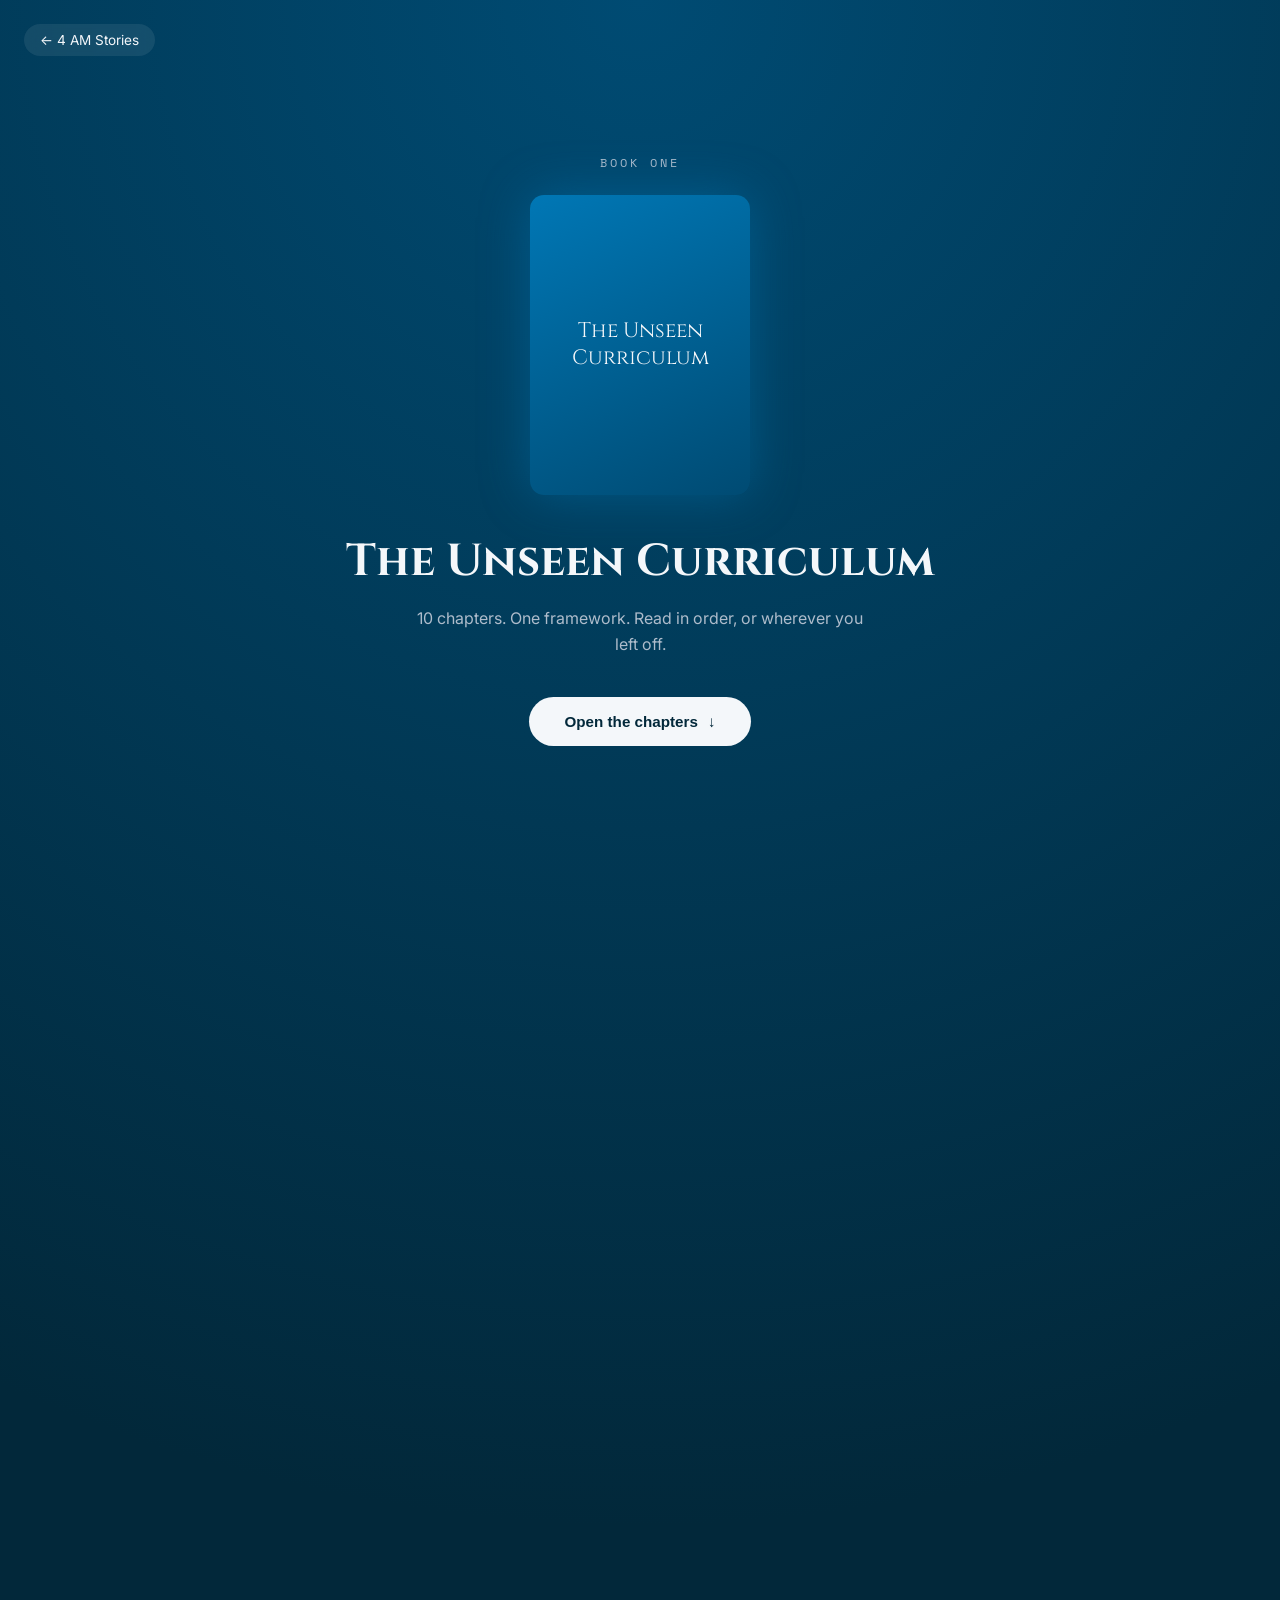
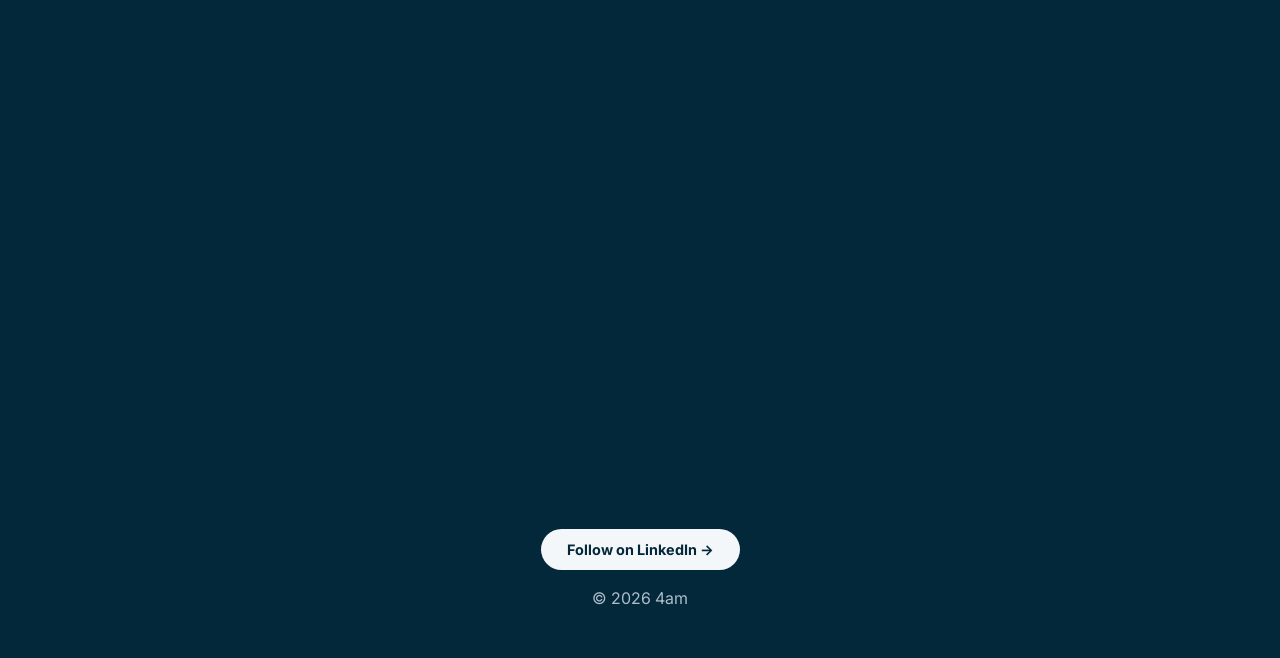
==== linkedin.html @ cf68654a "The modules updated" ====
<!DOCTYPE html>
<html lang="en">

<head>

  <meta charset="UTF-8">
  <meta name="viewport" content="width=device-width, initial-scale=1.0">

  <title>Book One — The Unseen Curriculum | 4 AM Stories</title>
  <link rel="icon" type="image/x-icon" href="4am.ico">
  <meta name="description" content="Book One: The Unseen Curriculum — all chapters, on LinkedIn.">
  <link rel="stylesheet" href="assets/css/linkedin.css">
  <link href="https://fonts.googleapis.com/css2?family=Cinzel:wght@600;700&family=Space+Mono:wght@400;700&family=Inter:wght@300;400;500;600&display=swap" rel="stylesheet">

</head>

<body class="li-body">

<a href="index.html" class="li-back">← 4 AM Stories</a>

<!-- ===================================
     BOOK 1 HERO — click to open chapters
=================================== -->

<section class="li-hero" id="bookHero">

  <p class="li-eyebrow">book one</p>

  <div class="li-book-cover" id="bookCover">
    <!-- PASTE BOOK 1 COVER HERE -->
    <img src="assets/images/book1-cover.png" alt="" onerror="this.remove()">
    <div class="li-book-cover-label">The Unseen<br>Curriculum</div>
  </div>

  <h1>The Unseen Curriculum</h1>
  <p class="li-sub">10 chapters. One framework. Read in order, or wherever you left off.</p>

  <button class="li-open-btn" id="openChapters">
    Open the chapters
    <span class="li-arrow">↓</span>
  </button>

</section>

<!-- ===================================
     CHAPTER GRID — hidden until opened
=================================== -->

<section class="li-chapters" id="chapterGrid">
  <p class="li-eyebrow">all chapters</p>
  <h2 class="li-chapters-title">Book One — The Unseen Curriculum</h2>
  <div class="li-grid" id="chapterGridInner"></div>
</section>

<footer class="li-footer">
  <a href="https://www.linkedin.com/in/4amstoryteller/" target="_blank" rel="noopener" class="li-follow">
    Follow on LinkedIn →
  </a>
  <p>© 2026 4am</p>
</footer>

<script src="assets/js/linkedin.js"></script>

</body>
</html>
---- assets/css/linkedin.css ----
:root{
    --li-blue:#0077b5;
    --li-blue-dark:#004b73;
    --li-blue-deep:#02283a;
    --li-white:#f4f7fa;
    --li-mist:#aebccb;
    --font-display:'Cinzel', serif;
    --font-body:'Inter', sans-serif;
    --font-mono:'Space Mono', monospace;
}

*{ margin:0; padding:0; box-sizing:border-box; }
html{ scroll-behavior:smooth; }

.li-body{
    background:
        radial-gradient(circle at top, var(--li-blue-dark) 0%, var(--li-blue-deep) 65%);
    color:var(--li-white);
    font-family:var(--font-body);
    min-height:100vh;
    overflow-x:hidden;
}

.li-back{
    position:fixed;
    top:24px;
    left:24px;
    z-index:10;
    text-decoration:none;
    color:var(--li-white);
    font-size:.85rem;
    background:rgba(255,255,255,.08);
    padding:8px 16px;
    border-radius:30px;
    backdrop-filter:blur(8px);
    transition:.3s;
}
.li-back:hover{ background:rgba(255,255,255,.18); }

/* ===================================
   HERO
=================================== */

.li-hero{
    min-height:100vh;
    display:flex;
    flex-direction:column;
    align-items:center;
    justify-content:center;
    text-align:center;
    padding:80px 20px;
    transition:opacity .6s ease, transform .6s ease;
}

.li-hero.li-collapsed{
    opacity:0;
    transform:scale(.92);
    pointer-events:none;
    position:absolute;
    inset:0;
}

.li-eyebrow{
    font-family:var(--font-mono);
    letter-spacing:.25em;
    text-transform:uppercase;
    font-size:.75rem;
    color:var(--li-mist);
    margin-bottom:24px;
}

.li-book-cover{
    width:220px;
    height:300px;
    border-radius:14px;
    background:linear-gradient(155deg, var(--li-blue), var(--li-blue-dark));
    box-shadow:0 0 50px rgba(0,119,181,.45);
    display:flex;
    align-items:center;
    justify-content:center;
    margin-bottom:36px;
    position:relative;
    overflow:hidden;
    transition:transform .5s ease, box-shadow .5s ease;
}

.li-book-cover img{
    position:absolute;
    inset:0;
    width:100%;
    height:100%;
    object-fit:cover;
}

.li-book-cover-label{
    font-family:var(--font-display);
    font-size:1.3rem;
    line-height:1.3;
    color:var(--li-white);
    padding:20px;
}

.li-hero h1{
    font-family:var(--font-display);
    font-size:2.8rem;
    margin-bottom:14px;
}

.li-sub{
    color:var(--li-mist);
    font-size:1rem;
    max-width:460px;
    margin-bottom:40px;
    line-height:1.6;
}

.li-open-btn{
    border:none;
    background:var(--li-white);
    color:var(--li-blue-deep);
    font-weight:700;
    padding:16px 36px;
    border-radius:50px;
    cursor:pointer;
    font-size:.95rem;
    display:inline-flex;
    align-items:center;
    gap:10px;
    transition:.3s;
}

.li-open-btn:hover{
    transform:translateY(-4px);
    box-shadow:0 12px 30px rgba(0,0,0,.3);
}

.li-arrow{
    display:inline-block;
    animation:bounce 1.6s ease infinite;
}

@keyframes bounce{
    0%,100%{ transform:translateY(0); }
    50%{ transform:translateY(5px); }
}

/* ===================================
   CHAPTER GRID
=================================== */

.li-chapters{
    width:90%;
    max-width:1200px;
    margin:0 auto;
    padding:100px 0 60px;
    opacity:0;
    transform:translateY(40px);
    transition:opacity .7s ease .15s, transform .7s ease .15s;
    pointer-events:none;
}

.li-chapters.li-visible{
    opacity:1;
    transform:translateY(0);
    pointer-events:auto;
}

.li-chapters .li-eyebrow{ text-align:center; }

.li-chapters-title{
    font-family:var(--font-display);
    text-align:center;
    font-size:2rem;
    margin-bottom:50px;
}

.li-grid{
    display:grid;
    grid-template-columns:repeat(auto-fit,minmax(260px,1fr));
    gap:26px;
}

.li-card{
    text-decoration:none;
    color:var(--li-white);
    border-radius:18px;
    overflow:hidden;
    background:rgba(255,255,255,.05);
    border:1px solid rgba(255,255,255,.1);
    display:flex;
    flex-direction:column;
    opacity:0;
    transform:translateY(24px);
    transition:opacity .5s ease, transform .5s ease, border-color .3s ease, box-shadow .3s ease;
}

.li-card.li-card-in{
    opacity:1;
    transform:translateY(0);
}

.li-card:hover{
    border-color:rgba(255,255,255,.35);
    box-shadow:0 16px 36px rgba(0,0,0,.35);
    transform:translateY(-6px);
}

.li-card-cover{
    width:100%;
    aspect-ratio:16/10;
    background:linear-gradient(150deg, var(--li-blue), var(--li-blue-deep));
    display:flex;
    align-items:center;
    justify-content:center;
    font-family:var(--font-mono);
    color:rgba(255,255,255,.5);
    font-size:.85rem;
}

.li-card-cover img{
    width:100%;
    height:100%;
    object-fit:cover;
    display:block;
}

.li-card-num{
    font-family:var(--font-mono);
    font-size:.7rem;
    letter-spacing:.15em;
    color:var(--li-mist);
    padding:18px 20px 0;
}

.li-card h3{
    font-family:var(--font-display);
    font-size:1.15rem;
    padding:6px 20px 18px;
}

/* ===================================
   FOOTER
=================================== */

.li-footer{
    text-align:center;
    padding:50px 20px;
    color:var(--li-mist);
}

.li-follow{
    display:inline-block;
    text-decoration:none;
    color:var(--li-blue-deep);
    background:var(--li-white);
    padding:12px 26px;
    border-radius:30px;
    font-weight:700;
    font-size:.9rem;
    margin-bottom:18px;
    transition:.3s;
}
.li-follow:hover{ transform:translateY(-3px); }

@media (prefers-reduced-motion: reduce){
    *{ animation-duration:.001ms !important; transition-duration:.001ms !important; }
}

@media (max-width:768px){
    .li-hero h1{ font-size:2rem; }
    .li-book-cover{ width:170px; height:230px; }
    .li-chapters-title{ font-size:1.5rem; }
}
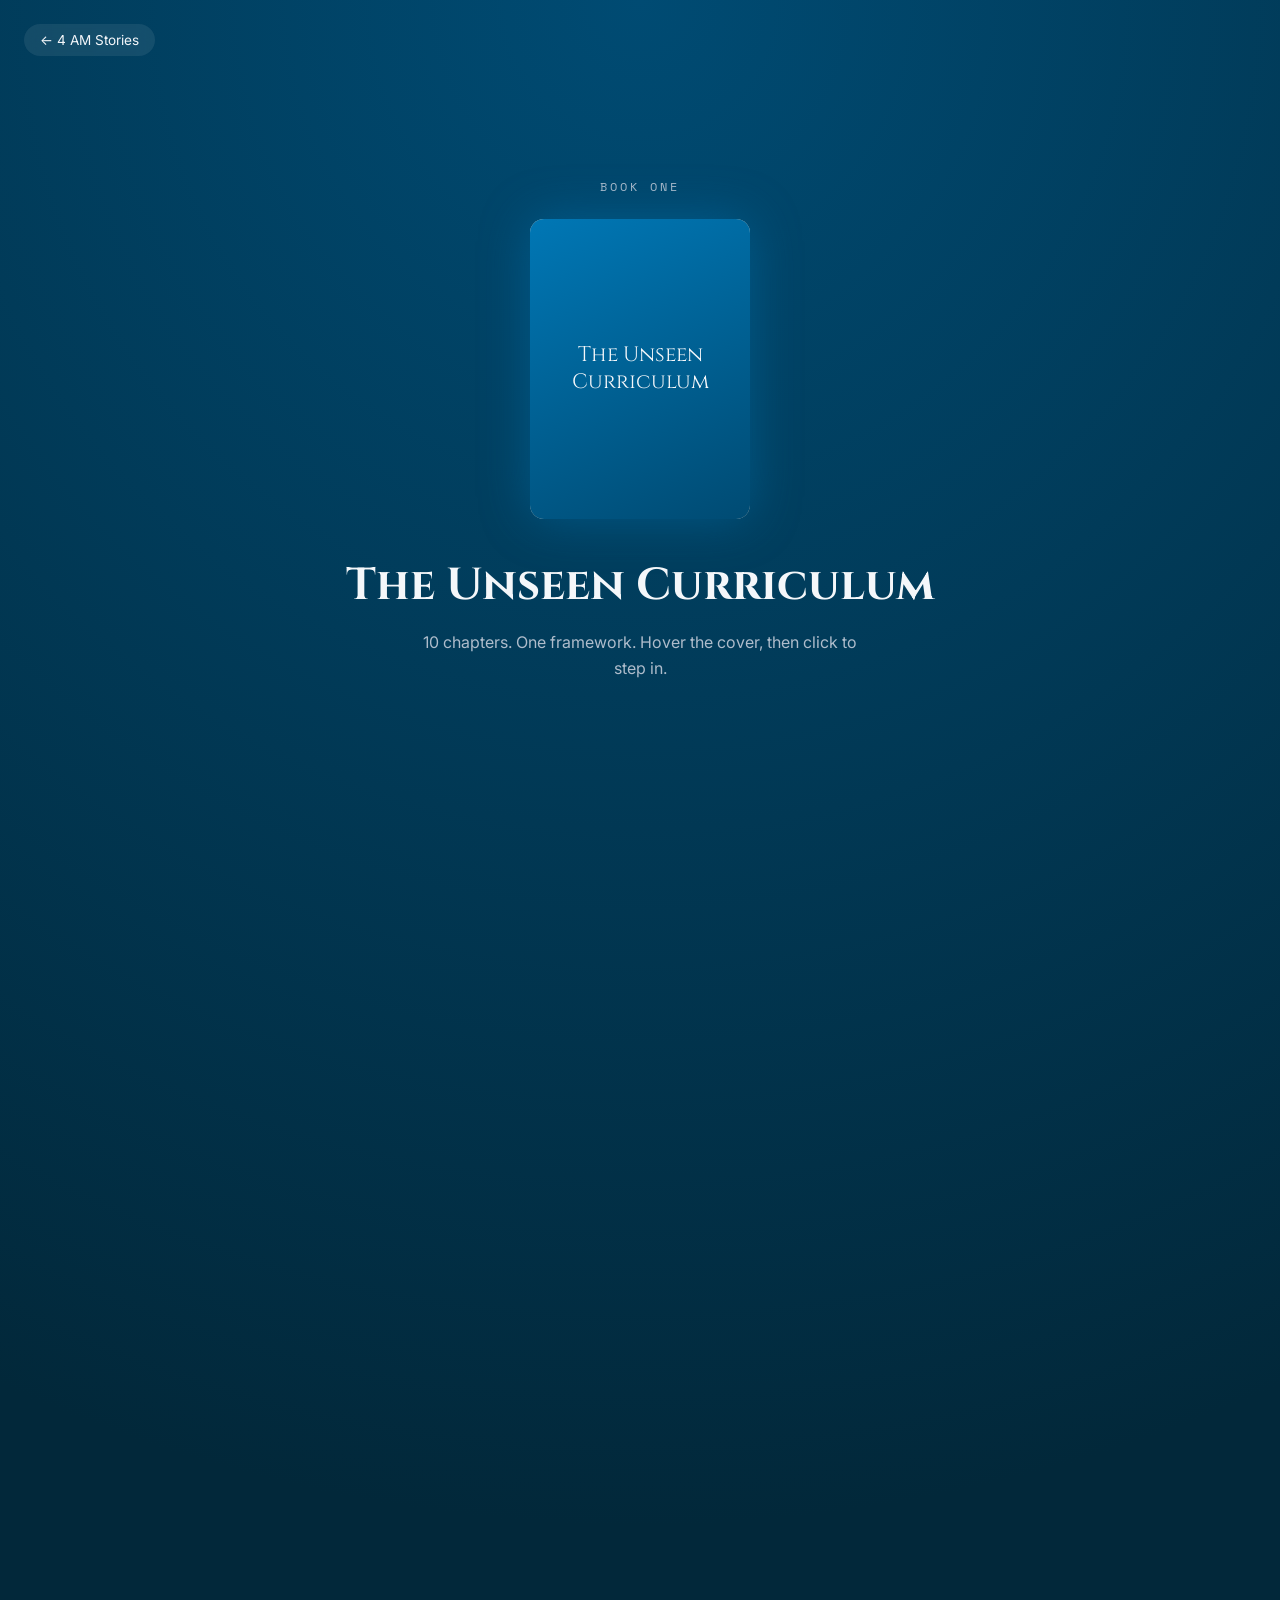
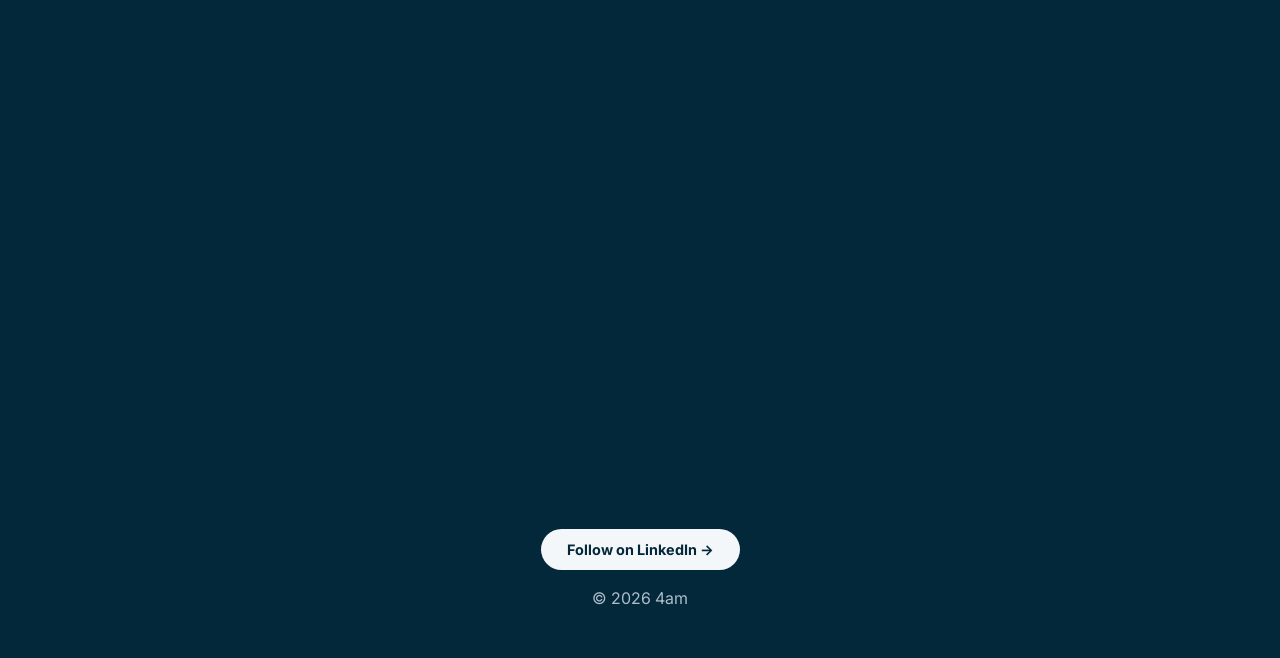
==== commit 6e785555: "LinkedIn Updated" ====
--- a/linkedin.html
+++ b/linkedin.html
@@ -16,7 +16,7 @@
 
 <body class="li-body">
 
-<a href="index.html" class="li-back">← 4 AM Stories</a>
+<a href="index.html" class="li-back" id="backLink">← 4 AM Stories</a>
 
 <!-- ===================================
      BOOK 1 HERO — click to open chapters
@@ -26,19 +26,23 @@
 
   <p class="li-eyebrow">book one</p>
 
-  <div class="li-book-cover" id="bookCover">
-    <!-- PASTE BOOK 1 COVER HERE -->
-    <img src="assets/images/book1-cover.png" alt="" onerror="this.remove()">
-    <div class="li-book-cover-label">The Unseen<br>Curriculum</div>
+  <div class="li-book-cover" id="bookCover" role="button" tabindex="0" aria-label="Open Book One chapters">
+
+    <div class="li-book-inside">
+      <span class="li-explore-text">Click to explore<br>the elixir</span>
+      <span class="li-explore-arrow">→</span>
+    </div>
+
+    <div class="li-book-front">
+      <!-- PASTE BOOK 1 COVER HERE -->
+      <img src="assets/images/book1-cover.png" alt="" onerror="this.remove()">
+      <div class="li-book-cover-label">The Unseen<br>Curriculum</div>
+    </div>
+
   </div>
 
   <h1>The Unseen Curriculum</h1>
-  <p class="li-sub">10 chapters. One framework. Read in order, or wherever you left off.</p>
-
-  <button class="li-open-btn" id="openChapters">
-    Open the chapters
-    <span class="li-arrow">↓</span>
-  </button>
+  <p class="li-sub">10 chapters. One framework. Hover the cover, then click to step in.</p>
 
 </section>
 
--- a/assets/css/linkedin.css
+++ b/assets/css/linkedin.css
@@ -72,16 +72,71 @@
 .li-book-cover{
     width:220px;
     height:300px;
+    margin-bottom:36px;
+    position:relative;
+    perspective:1100px;
+    cursor:pointer;
+}
+
+.li-book-inside{
+    position:absolute;
+    inset:0;
+    border-radius:14px;
+    background:
+        repeating-linear-gradient(
+            to bottom,
+            transparent 0,
+            transparent 27px,
+            rgba(0,75,115,.08) 28px
+        ),
+        linear-gradient(155deg, #f4f1ea, #e8e2d3);
+    border:1px solid rgba(0,0,0,.08);
+    box-shadow:inset 0 0 30px rgba(0,0,0,.08);
+    display:flex;
+    flex-direction:column;
+    align-items:center;
+    justify-content:center;
+    gap:14px;
+    text-align:center;
+    padding:20px;
+}
+
+.li-explore-text{
+    font-family:var(--font-display);
+    font-size:1.1rem;
+    line-height:1.4;
+    color:var(--li-blue-deep);
+}
+
+.li-explore-arrow{
+    font-size:1.5rem;
+    color:var(--li-blue);
+    transition:transform .35s ease;
+}
+
+.li-book-cover:hover .li-explore-arrow,
+.li-book-cover:focus-visible .li-explore-arrow{
+    transform:translateX(8px);
+}
+
+.li-book-front{
+    position:absolute;
+    inset:0;
     border-radius:14px;
     background:linear-gradient(155deg, var(--li-blue), var(--li-blue-dark));
     box-shadow:0 0 50px rgba(0,119,181,.45);
     display:flex;
     align-items:center;
     justify-content:center;
-    margin-bottom:36px;
-    position:relative;
     overflow:hidden;
-    transition:transform .5s ease, box-shadow .5s ease;
+    transform-origin:left center;
+    transition:transform .55s cubic-bezier(.4,0,.2,1), box-shadow .55s ease;
+}
+
+.li-book-cover:hover .li-book-front,
+.li-book-cover:focus-visible .li-book-front{
+    transform:rotateY(-35deg);
+    box-shadow:-25px 15px 45px rgba(0,0,0,.5);
 }
 
 .li-book-cover img{
@@ -112,36 +167,6 @@
     max-width:460px;
     margin-bottom:40px;
     line-height:1.6;
-}
-
-.li-open-btn{
-    border:none;
-    background:var(--li-white);
-    color:var(--li-blue-deep);
-    font-weight:700;
-    padding:16px 36px;
-    border-radius:50px;
-    cursor:pointer;
-    font-size:.95rem;
-    display:inline-flex;
-    align-items:center;
-    gap:10px;
-    transition:.3s;
-}
-
-.li-open-btn:hover{
-    transform:translateY(-4px);
-    box-shadow:0 12px 30px rgba(0,0,0,.3);
-}
-
-.li-arrow{
-    display:inline-block;
-    animation:bounce 1.6s ease infinite;
-}
-
-@keyframes bounce{
-    0%,100%{ transform:translateY(0); }
-    50%{ transform:translateY(5px); }
 }
 
 /* ===================================
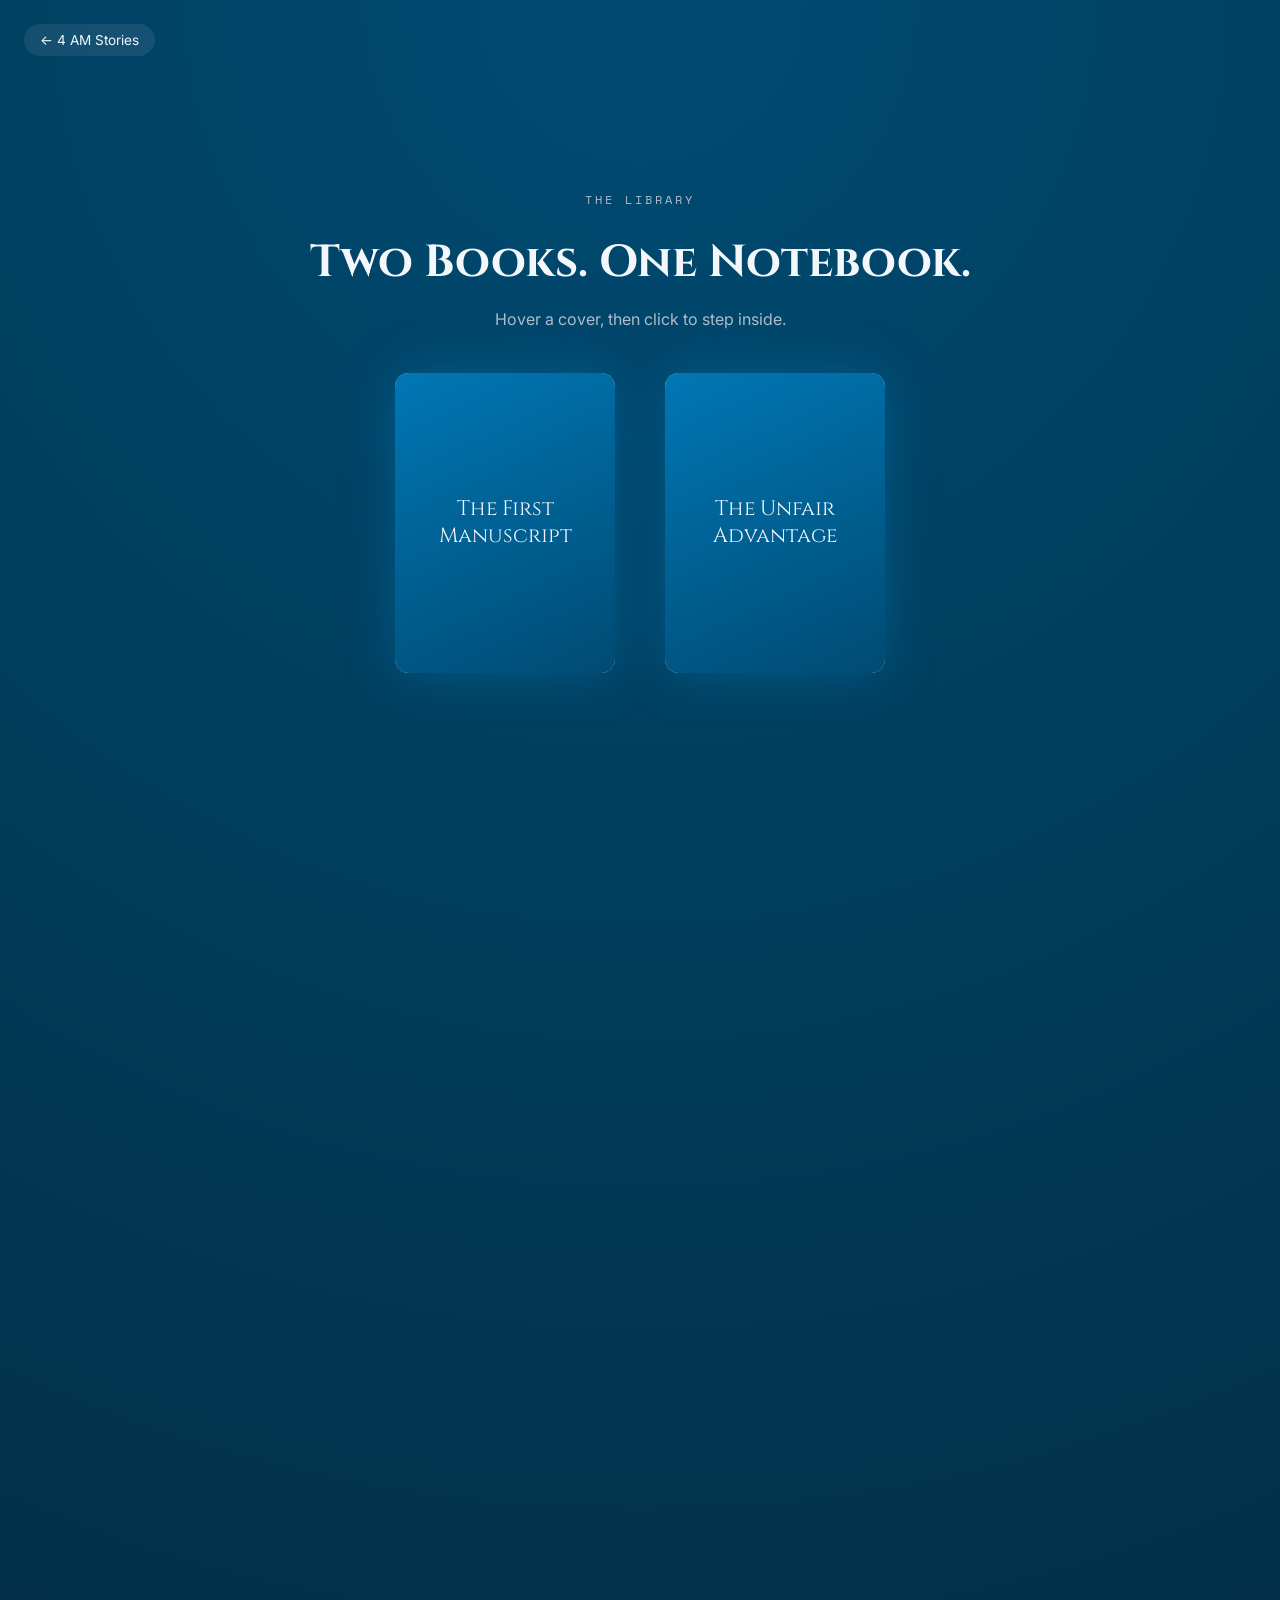
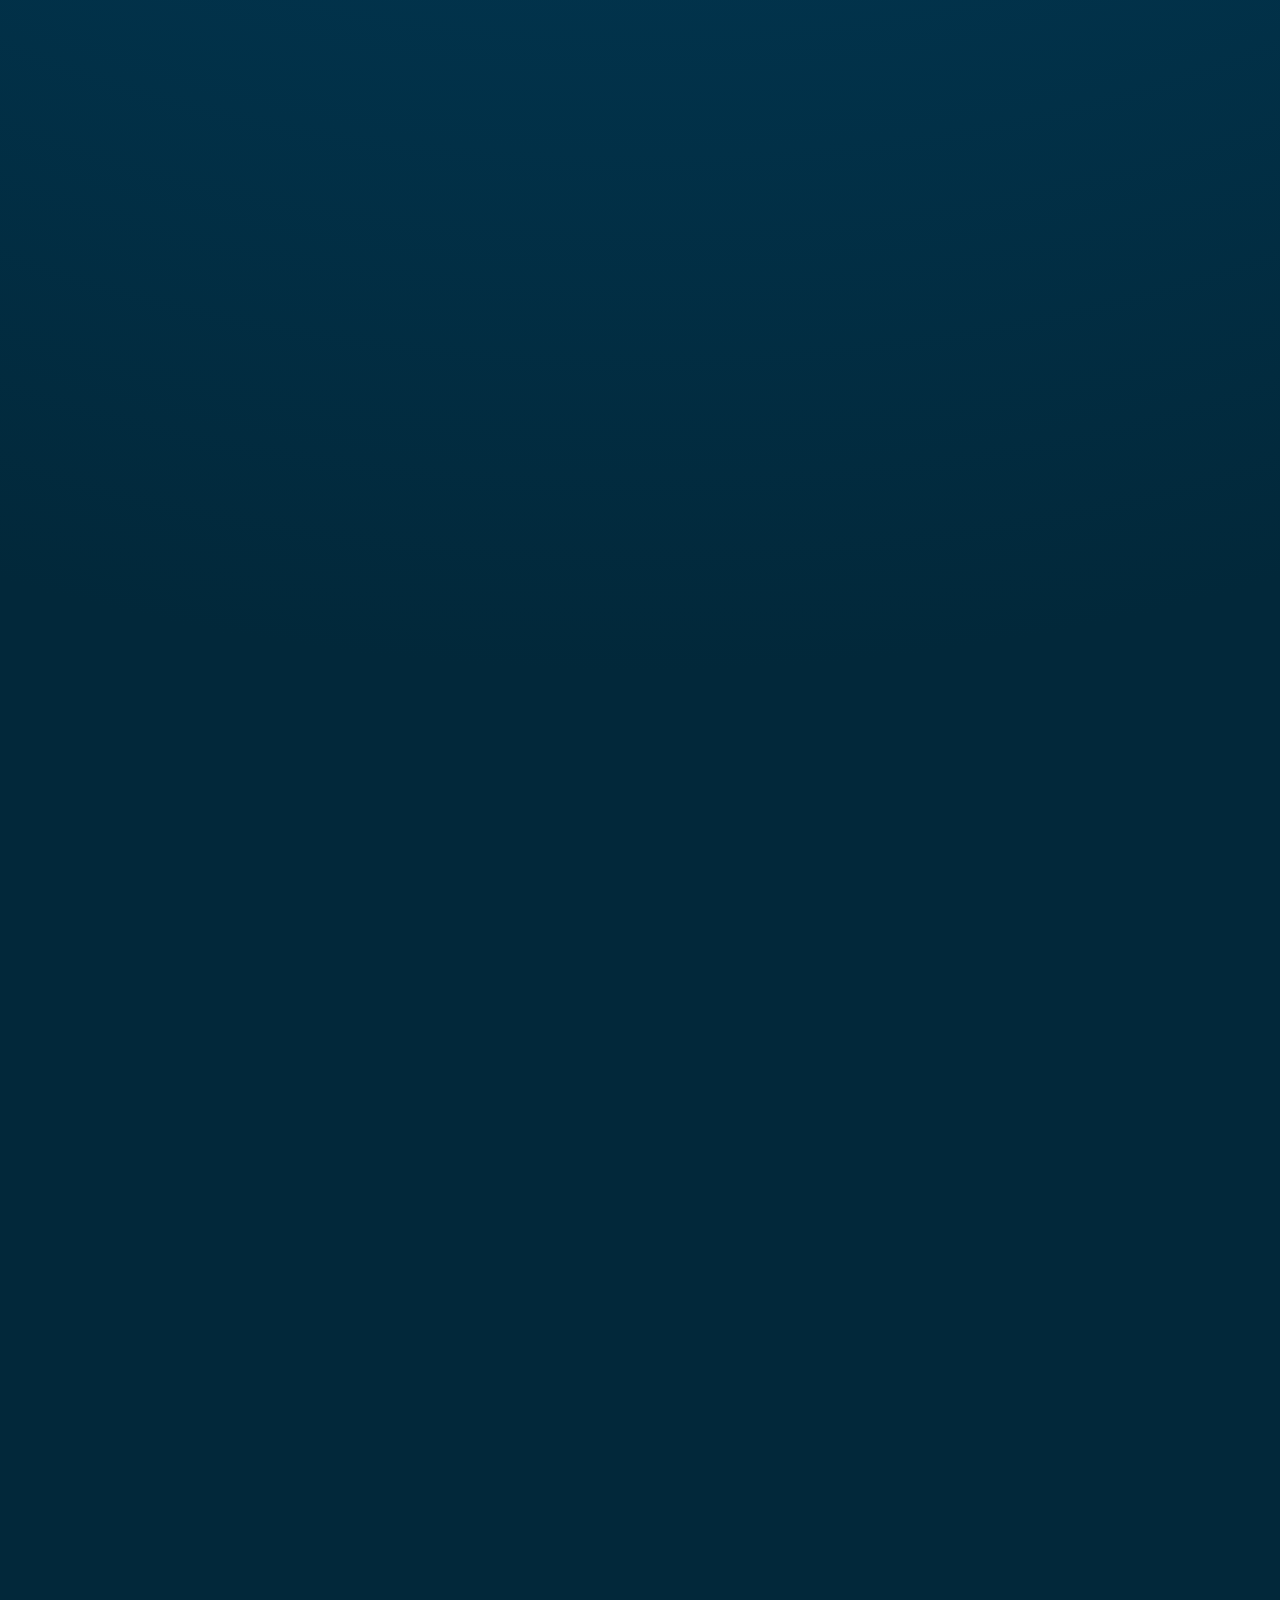
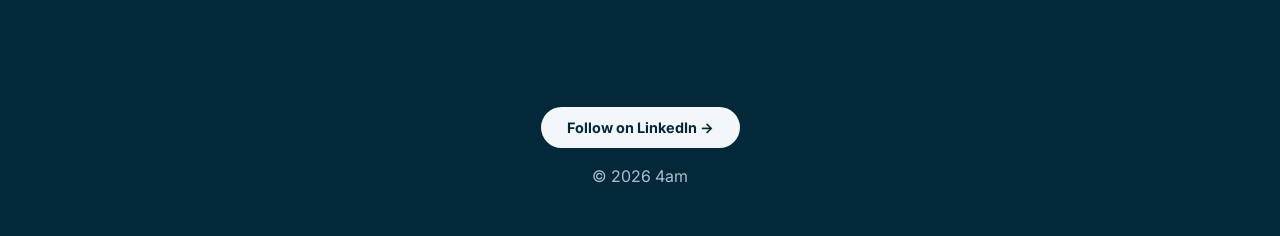
==== commit cc8538bf: "Enhanced" ====
--- a/linkedin.html
+++ b/linkedin.html
@@ -6,9 +6,21 @@
   <meta charset="UTF-8">
   <meta name="viewport" content="width=device-width, initial-scale=1.0">
 
-  <title>Book One — The Unseen Curriculum | 4 AM Stories</title>
+  <title>The Library | 4 AM Stories</title>
   <link rel="icon" type="image/x-icon" href="4am.ico">
-  <meta name="description" content="Book One: The Unseen Curriculum — all chapters, on LinkedIn.">
+  <meta name="description" content="Book One: The First Manuscript. Book Two: The Unfair Advantage. All chapters, on LinkedIn.">
+
+  <meta property="og:type" content="website">
+  <meta property="og:title" content="The Library | 4 AM Stories">
+  <meta property="og:description" content="Two books. One notebook. Hover a cover, then step inside.">
+  <meta property="og:image" content="assets/images/og-cover.png">
+  <meta property="og:url" content="https://storyteller4am.github.io/life/linkedin.html">
+
+  <meta name="twitter:card" content="summary_large_image">
+  <meta name="twitter:title" content="The Library | 4 AM Stories">
+  <meta name="twitter:description" content="Two books. One notebook. Hover a cover, then step inside.">
+  <meta name="twitter:image" content="assets/images/og-cover.png">
+
   <link rel="stylesheet" href="assets/css/linkedin.css">
   <link href="https://fonts.googleapis.com/css2?family=Cinzel:wght@600;700&family=Space+Mono:wght@400;700&family=Inter:wght@300;400;500;600&display=swap" rel="stylesheet">
 
@@ -19,41 +31,71 @@
 <a href="index.html" class="li-back" id="backLink">← 4 AM Stories</a>
 
 <!-- ===================================
-     BOOK 1 HERO — click to open chapters
+     LIBRARY — pick a book
 =================================== -->
 
-<section class="li-hero" id="bookHero">
+<section class="li-hero" id="bookLibrary">
 
-  <p class="li-eyebrow">book one</p>
+  <p class="li-eyebrow">the library</p>
+  <h1>Two Books. One Notebook.</h1>
+  <p class="li-sub">Hover a cover, then click to step inside.</p>
 
-  <div class="li-book-cover" id="bookCover" role="button" tabindex="0" aria-label="Open Book One chapters">
+  <div class="li-library-grid">
 
-    <div class="li-book-inside">
-      <span class="li-explore-text">Click to explore<br>the elixir</span>
-      <span class="li-explore-arrow">→</span>
+    <!-- BOOK ONE -->
+    <div class="li-book-cover" id="bookCover1" role="button" tabindex="0" aria-label="Open Book One chapters">
+
+      <div class="li-book-inside">
+        <span class="li-explore-text">Click to explore<br>the elixir</span>
+        <span class="li-explore-arrow">→</span>
+      </div>
+
+      <div class="li-book-front">
+        <!-- PASTE BOOK 1 COVER HERE -->
+        <img src="assets/images/book1-cover.png" alt="" onerror="this.remove()">
+        <div class="li-book-cover-label">The First<br>Manuscript</div>
+      </div>
+
     </div>
 
-    <div class="li-book-front">
-      <!-- PASTE BOOK 1 COVER HERE -->
-      <img src="assets/images/book1-cover.png" alt="" onerror="this.remove()">
-      <div class="li-book-cover-label">The Unseen<br>Curriculum</div>
+    <!-- BOOK TWO -->
+    <div class="li-book-cover" id="bookCover2" role="button" tabindex="0" aria-label="Open Book Two chapters">
+
+      <div class="li-book-inside">
+        <span class="li-explore-text">Click to explore<br>the unfair advantage</span>
+        <span class="li-explore-arrow">→</span>
+      </div>
+
+      <div class="li-book-front">
+        <!-- PASTE BOOK 2 COVER HERE -->
+        <img src="assets/images/book2-cover.png" alt="" onerror="this.remove()">
+        <div class="li-book-cover-label">The Unfair<br>Advantage</div>
+      </div>
+
     </div>
 
   </div>
 
-  <h1>The Unseen Curriculum</h1>
-  <p class="li-sub">10 chapters. One framework. Hover the cover, then click to step in.</p>
-
 </section>
 
 <!-- ===================================
-     CHAPTER GRID — hidden until opened
+     BOOK ONE — CHAPTER GRID
 =================================== -->
 
-<section class="li-chapters" id="chapterGrid">
-  <p class="li-eyebrow">all chapters</p>
-  <h2 class="li-chapters-title">Book One — The Unseen Curriculum</h2>
-  <div class="li-grid" id="chapterGridInner"></div>
+<section class="li-chapters" id="chapterGrid1">
+  <p class="li-eyebrow">book one — all chapters</p>
+  <h2 class="li-chapters-title">The First Manuscript</h2>
+  <div class="li-grid" id="chapterGridInner1"></div>
+</section>
+
+<!-- ===================================
+     BOOK TWO — CHAPTER GRID
+=================================== -->
+
+<section class="li-chapters" id="chapterGrid2">
+  <p class="li-eyebrow">book two — all chapters</p>
+  <h2 class="li-chapters-title">The Unfair Advantage</h2>
+  <div class="li-grid" id="chapterGridInner2"></div>
 </section>
 
 <footer class="li-footer">
--- a/assets/css/linkedin.css
+++ b/assets/css/linkedin.css
@@ -169,6 +169,13 @@
     line-height:1.6;
 }
 
+.li-library-grid{
+    display:flex;
+    gap:50px;
+    flex-wrap:wrap;
+    justify-content:center;
+}
+
 /* ===================================
    CHAPTER GRID
 =================================== */
